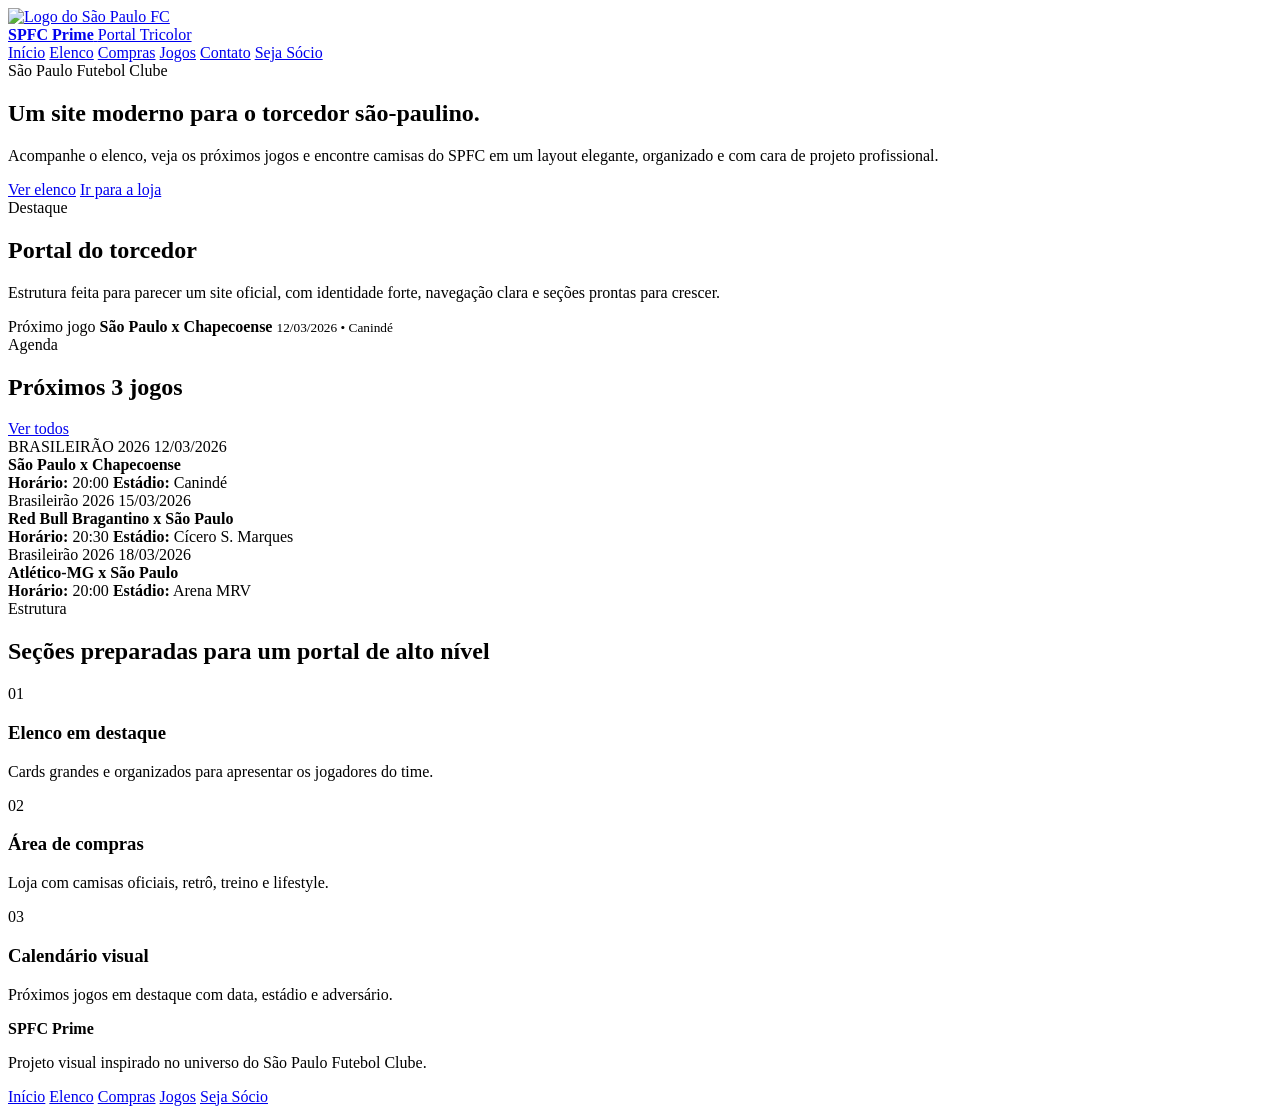
==== HTML/index.html @ 87e9f388 "atualização do site" ====
<!DOCTYPE html>
<html lang="pt-BR">

<head>
  <meta charset="UTF-8">
  <meta name="viewport" content="width=device-width, initial-scale=1.0">
  <title>SPFC Prime | Início</title>
  <link rel="stylesheet" href="css/style.css">
</head>

<body>

  <header class="site-header">
    <div class="container header-wrap">
      <a href="index.html" class="brand">
        <img src="Imagens/Sao_paulo_fc_starslogo.png" alt="Logo do São Paulo FC" class="brand-logo">
        <div class="brand-text">
          <strong>SPFC Prime</strong>
          <span>Portal Tricolor</span>
        </div>
      </a>

      <nav class="main-nav">
        <a href="index.html" class="active">Início</a>
        <a href="elenco.html">Elenco</a>
        <a href="compras.html">Compras</a>
        <a href="jogos.html">Jogos</a>
        <a href="contato.html">Contato</a>
        <a href="seja-socio.html" class="active">Seja Sócio</a>
      </nav>
    </div>
  </header>

  <main>
    <section class="hero">
      <div class="container hero-grid">
        <div class="hero-copy">
          <span class="eyebrow">São Paulo Futebol Clube</span>
          <h1>Um site moderno para o torcedor são-paulino.</h1>
          <p>
            Acompanhe o elenco, veja os próximos jogos e encontre camisas do SPFC
            em um layout elegante, organizado e com cara de projeto profissional.
          </p>

          <div class="hero-actions">
            <a href="elenco.html" class="btn btn-primary">Ver elenco</a>
            <a href="compras.html" class="btn btn-secondary">Ir para a loja</a>
          </div>
        </div>

        <div class="hero-card">
          <span class="card-label">Destaque</span>
          <h2>Portal do torcedor</h2>
          <p>
            Estrutura feita para parecer um site oficial, com identidade forte,
            navegação clara e seções prontas para crescer.
          </p>

          <div class="hero-mini-box">
            <span>Próximo jogo</span>
            <strong>São Paulo x Chapecoense</strong>
            <small>12/03/2026 • Canindé</small>
          </div>
        </div>
      </div>
    </section>

    <section class="matches-section">
      <div class="container">
        <div class="section-head">
          <div>
            <span class="eyebrow light">Agenda</span>
            <h2>Próximos 3 jogos</h2>
          </div>
          <a href="jogos.html" class="section-link">Ver todos</a>
        </div>

        <div class="matches-grid">
          <article class="match-card">
            <div class="match-top">
              <span class="match-badge">BRASILEIRÃO 2026</span>
              <span class="match-date">12/03/2026</span>
            </div>

            <div class="match-teams">
              <strong>São Paulo</strong>
              <strong>x Chapecoense</strong>
            </div>

            <div class="match-info">
              <span><b>Horário:</b> 20:00</span>
              <span><b>Estádio:</b> Canindé</span>
            </div>
          </article>

          <article class="match-card">
            <div class="match-top">
              <span class="match-badge">Brasileirão 2026</span>
              <span class="match-date">15/03/2026</span>
            </div>

            <div class="match-teams">
              <strong>Red Bull Bragantino</strong>
              <strong>x São Paulo</strong>
            </div>

            <div class="match-info">
              <span><b>Horário:</b> 20:30</span>
              <span><b>Estádio:</b> Cícero S. Marques</span>
            </div>
          </article>

          <article class="match-card">
            <div class="match-top">
              <span class="match-badge">Brasileirão 2026</span>
              <span class="match-date">18/03/2026</span>
            </div>

            <div class="match-teams">
              <strong>Atlético-MG</strong>
              <strong>x São Paulo</strong>
            </div>

            <div class="match-info">
              <span><b>Horário:</b> 20:00</span>
              <span><b>Estádio:</b> Arena MRV</span>
            </div>
          </article>
        </div>
      </div>
    </section>

    <section class="features-section">
      <div class="container">
        <div class="section-head dark-head">
          <div>
            <span class="eyebrow dark">Estrutura</span>
            <h2>Seções preparadas para um portal de alto nível</h2>
          </div>
        </div>
        <div class="feature-grid">
          <article class="feature-card">
            <div class="feature-icon">01</div>
            <h3>Elenco em destaque</h3>
            <p>Cards grandes e organizados para apresentar os jogadores do time.</p>
          </article>

          <article class="feature-card">
            <div class="feature-icon">02</div>
            <h3>Área de compras</h3>
            <p>Loja com camisas oficiais, retrô, treino e lifestyle.</p>
          </article>

          <article class="feature-card">
            <div class="feature-icon">03</div>
            <h3>Calendário visual</h3>
            <p>Próximos jogos em destaque com data, estádio e adversário.</p>
          </article>
        </div>
      </div>
    </section>
  </main>

  <footer class="site-footer">
    <div class="container footer-wrap">
      <div>
        <strong>SPFC Prime</strong>
        <p>Projeto visual inspirado no universo do São Paulo Futebol Clube.</p>
      </div>
      <nav class="footer-nav">
        <a href="index.html">Início</a>
        <a href="elenco.html">Elenco</a>
        <a href="compras.html">Compras</a>
        <a href="jogos.html">Jogos</a>
        <a href="seja-socio.html" class="active">Seja Sócio</a>
      </nav>
    </div>
  </footer>

</body>

</html>
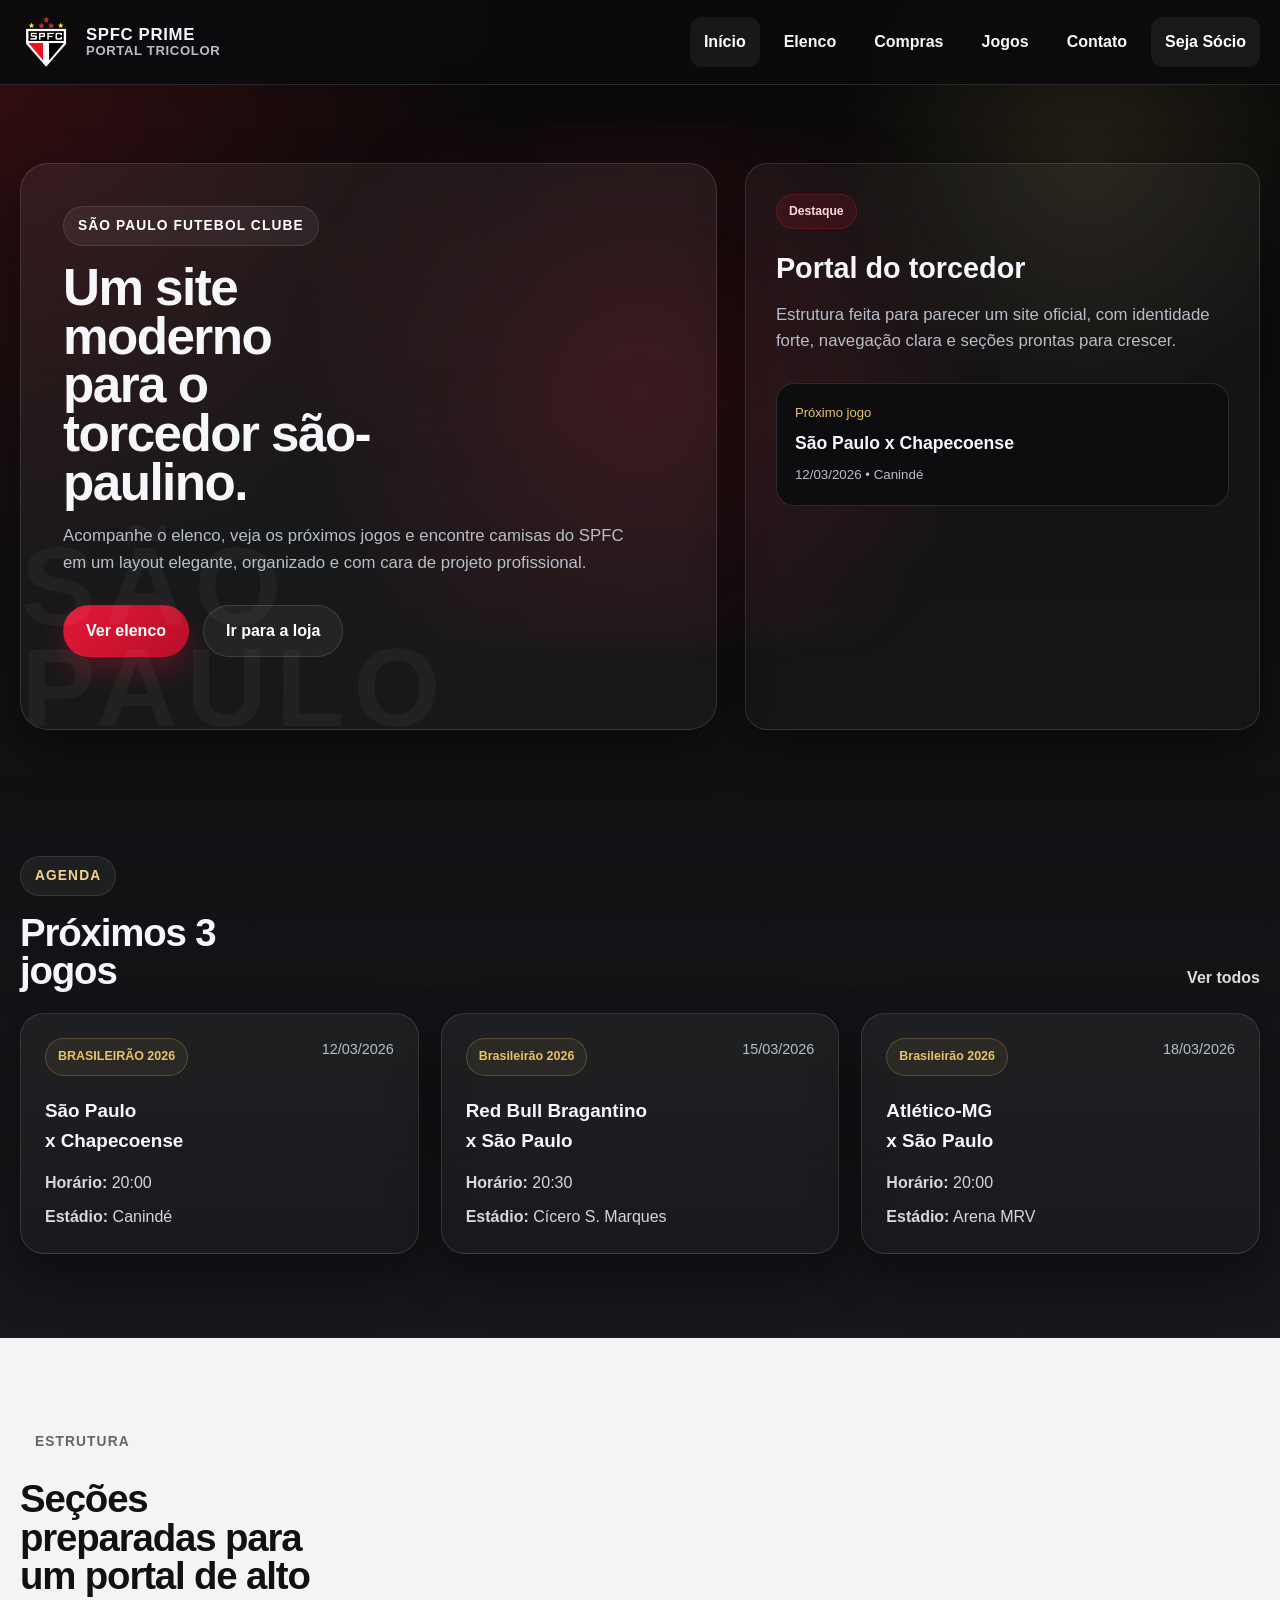
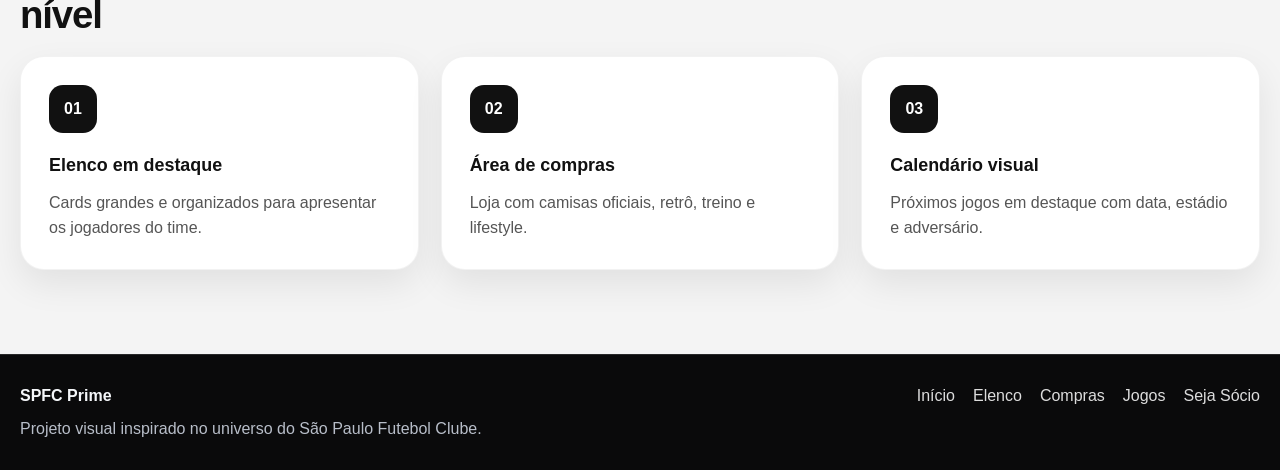
==== commit 73828473: "atualização do site" ====
--- a/HTML/index.html
+++ b/HTML/index.html
@@ -5,7 +5,7 @@
   <meta charset="UTF-8">
   <meta name="viewport" content="width=device-width, initial-scale=1.0">
   <title>SPFC Prime | Início</title>
-  <link rel="stylesheet" href="css/style.css">
+  <link rel="stylesheet" href="../css/style.css">
 </head>
 
 <body>
@@ -13,7 +13,7 @@
   <header class="site-header">
     <div class="container header-wrap">
       <a href="index.html" class="brand">
-        <img src="Imagens/Sao_paulo_fc_starslogo.png" alt="Logo do São Paulo FC" class="brand-logo">
+        <img src="../Imagens/Sao_paulo_fc_starslogo.png" alt="Logo do São Paulo FC" class="brand-logo">
         <div class="brand-text">
           <strong>SPFC Prime</strong>
           <span>Portal Tricolor</span>
@@ -26,7 +26,7 @@
         <a href="compras.html">Compras</a>
         <a href="jogos.html">Jogos</a>
         <a href="contato.html">Contato</a>
-        <a href="seja-socio.html" class="active">Seja Sócio</a>
+        <a href="Seja-socio.html" class="active">Seja Sócio</a>
       </nav>
     </div>
   </header>
@@ -172,7 +172,7 @@
         <a href="elenco.html">Elenco</a>
         <a href="compras.html">Compras</a>
         <a href="jogos.html">Jogos</a>
-        <a href="seja-socio.html" class="active">Seja Sócio</a>
+        <a href="Seja-socio.html" class="active">Seja Sócio</a>
       </nav>
     </div>
   </footer>
--- a/css/style.css
+++ b/css/style.css
@@ -0,0 +1,1767 @@
+:root{
+  --bg:#0b0b0c;
+  --bg-soft:#121214;
+  --panel:#17181b;
+  --white:#ffffff;
+  --text:#f3f3f3;
+  --muted:#b9b9b9;
+  --red:#e11d2e;
+  --red-dark:#b71220;
+  --gold:#d8b36a;
+  --line:rgba(255,255,255,.08);
+  --shadow:0 18px 50px rgba(0,0,0,.28);
+  --radius:22px;
+  --container:1200px;
+}
+
+*{
+  margin:0;
+  padding:0;
+  box-sizing:border-box;
+}
+
+html{
+  scroll-behavior:smooth;
+}
+
+body{
+  font-family:Arial, Helvetica, sans-serif;
+  background:var(--bg);
+  color:var(--text);
+  line-height:1.6;
+}
+
+img{
+  max-width:100%;
+  display:block;
+}
+
+a{
+  text-decoration:none;
+  color:inherit;
+}
+
+.container{
+  width:min(92%, var(--container));
+  margin:0 auto;
+}
+
+.site-header{
+  position:sticky;
+  top:0;
+  z-index:1000;
+  background:rgba(11,11,12,.94);
+  border-bottom:1px solid var(--line);
+  backdrop-filter:blur(10px);
+}
+
+.header-wrap{
+  min-height:84px;
+  display:flex;
+  align-items:center;
+  justify-content:space-between;
+  gap:20px;
+}
+
+.brand{
+  display:flex;
+  align-items:center;
+  gap:14px;
+}
+
+.brand-logo{
+  width:52px;
+  height:52px;
+  object-fit:contain;
+}
+
+.brand-text{
+  display:flex;
+  flex-direction:column;
+  line-height:1.1;
+}
+
+.brand-text strong{
+  font-size:1.05rem;
+}
+
+.brand-text span{
+  color:var(--muted);
+  font-size:.82rem;
+}
+
+.main-nav{
+  display:flex;
+  gap:10px;
+  flex-wrap:wrap;
+}
+
+.main-nav a{
+  padding:12px 14px;
+  border-radius:12px;
+  font-weight:700;
+  transition:.3s ease;
+}
+
+.main-nav a:hover,
+.main-nav a.active{
+  background:rgba(255,255,255,.06);
+  color:var(--white);
+}
+
+.hero{
+  padding:90px 0 70px;
+  background:
+    radial-gradient(circle at top left, rgba(225,29,46,.18), transparent 35%),
+    radial-gradient(circle at 85% 10%, rgba(216,179,106,.12), transparent 20%),
+    linear-gradient(180deg, #090909 0%, #111214 100%);
+}
+
+.hero-grid{
+  display:grid;
+  grid-template-columns:1.15fr .85fr;
+  gap:34px;
+  align-items:center;
+}
+
+.eyebrow{
+  display:inline-block;
+  text-transform:uppercase;
+  letter-spacing:.15em;
+  font-size:.78rem;
+  color:var(--gold);
+  margin-bottom:14px;
+  font-weight:700;
+}
+
+.eyebrow.light{
+  color:#f0d391;
+}
+
+.eyebrow.dark{
+  color:#666;
+}
+
+.hero-copy h1,
+.page-top h1{
+  font-size:clamp(2.2rem, 4vw, 4.2rem);
+  line-height:1.02;
+  margin-bottom:16px;
+  max-width:11ch;
+}
+
+.hero-copy p,
+.page-top p{
+  font-size:1.05rem;
+  color:var(--muted);
+  max-width:620px;
+}
+
+.hero-actions{
+  display:flex;
+  gap:14px;
+  margin-top:28px;
+  flex-wrap:wrap;
+}
+
+.btn{
+  display:inline-flex;
+  align-items:center;
+  justify-content:center;
+  min-height:50px;
+  padding:0 22px;
+  border-radius:14px;
+  font-weight:700;
+  transition:.3s ease;
+}
+
+.btn-primary{
+  background:linear-gradient(135deg, var(--red) 0%, #ff4757 100%);
+  color:#fff;
+}
+
+.btn-primary:hover{
+  transform:translateY(-3px);
+}
+
+.btn-secondary{
+  background:rgba(255,255,255,.05);
+  color:#fff;
+  border:1px solid var(--line);
+}
+
+.btn-secondary:hover{
+  background:rgba(255,255,255,.09);
+  transform:translateY(-3px);
+}
+
+.hero-card{
+  background:linear-gradient(180deg, rgba(255,255,255,.04), rgba(255,255,255,.02));
+  border:1px solid var(--line);
+  border-radius:var(--radius);
+  padding:30px;
+  box-shadow:var(--shadow);
+}
+
+.card-label{
+  display:inline-flex;
+  padding:7px 12px;
+  border-radius:999px;
+  background:rgba(225,29,46,.12);
+  border:1px solid rgba(225,29,46,.25);
+  color:#ffd7dc;
+  font-size:.76rem;
+  font-weight:700;
+  margin-bottom:16px;
+}
+
+.hero-card h2{
+  font-size:1.8rem;
+  margin-bottom:10px;
+}
+
+.hero-card p{
+  color:var(--muted);
+  margin-bottom:20px;
+}
+
+.hero-mini-box{
+  background:#0d0d0f;
+  border:1px solid var(--line);
+  border-radius:18px;
+  padding:18px;
+}
+
+.hero-mini-box span{
+  display:block;
+  font-size:.82rem;
+  color:var(--gold);
+  margin-bottom:6px;
+}
+
+.hero-mini-box strong{
+  display:block;
+  font-size:1.1rem;
+  margin-bottom:4px;
+}
+
+.hero-mini-box small{
+  color:var(--muted);
+}
+
+.matches-section{
+  padding:84px 0;
+  background:linear-gradient(180deg, #101113 0%, #15171a 100%);
+}
+
+.section-head{
+  display:flex;
+  align-items:end;
+  justify-content:space-between;
+  gap:20px;
+  margin-bottom:32px;
+}
+
+.section-head h2{
+  font-size:clamp(1.8rem, 3vw, 2.8rem);
+  line-height:1.08;
+  max-width:14ch;
+}
+
+.section-link{
+  font-weight:700;
+  color:#ddd;
+}
+
+.matches-grid{
+  display:grid;
+  grid-template-columns:repeat(3, 1fr);
+  gap:22px;
+}
+
+.match-card{
+  background:linear-gradient(180deg, rgba(255,255,255,.05), rgba(255,255,255,.02));
+  border:1px solid var(--line);
+  border-radius:24px;
+  padding:24px;
+  box-shadow:var(--shadow);
+  transition:.3s ease;
+}
+
+.match-card:hover{
+  transform:translateY(-6px);
+}
+
+.match-top{
+  display:flex;
+  justify-content:space-between;
+  gap:10px;
+  margin-bottom:20px;
+}
+
+.match-badge{
+  padding:8px 12px;
+  border-radius:999px;
+  background:rgba(216,179,106,.08);
+  border:1px solid rgba(216,179,106,.26);
+  color:var(--gold);
+  font-size:.78rem;
+  font-weight:700;
+}
+
+.match-date{
+  color:var(--muted);
+  font-size:.9rem;
+}
+
+.match-teams{
+  margin-bottom:14px;
+}
+
+.match-teams strong{
+  display:block;
+  font-size:1.18rem;
+}
+
+.match-info{
+  display:grid;
+  gap:8px;
+  color:#d7d7d7;
+}
+
+.features-section{
+  padding:84px 0;
+  background:#f4f4f4;
+  color:#111;
+}
+
+.dark-head h2{
+  color:#111;
+}
+
+.feature-grid{
+  display:grid;
+  grid-template-columns:repeat(3, 1fr);
+  gap:22px;
+}
+
+.feature-card{
+  background:#fff;
+  border-radius:24px;
+  padding:28px;
+  box-shadow:0 14px 35px rgba(0,0,0,.08);
+  border:1px solid rgba(0,0,0,.05);
+  transition:.3s ease;
+}
+
+.feature-card:hover{
+  transform:translateY(-6px);
+}
+
+.feature-icon{
+  width:48px;
+  height:48px;
+  border-radius:14px;
+  background:#111;
+  color:#fff;
+  display:grid;
+  place-items:center;
+  font-weight:800;
+  margin-bottom:18px;
+}
+
+.feature-card h3{
+  margin-bottom:10px;
+  font-size:1.12rem;
+}
+
+.feature-card p{
+  color:#555;
+}
+
+.page-top{
+  padding:84px 0 34px;
+  background:
+    radial-gradient(circle at top right, rgba(225,29,46,.16), transparent 30%),
+    linear-gradient(180deg, #0b0b0b 0%, #111214 100%);
+}
+
+.players-section{
+  padding:34px 0 84px;
+  background:linear-gradient(180deg, #f5f5f5 0%, #ececec 100%);
+}
+
+.players-grid{
+  display:grid;
+  grid-template-columns:repeat(4, 1fr);
+  gap:22px;
+}
+
+.player-card{
+  background:#fff;
+  color:#111;
+  border-radius:24px;
+  overflow:hidden;
+  box-shadow:0 16px 40px rgba(0,0,0,.08);
+  border:1px solid rgba(0,0,0,.05);
+  transition:.3s ease;
+}
+
+.player-card:hover{
+  transform:translateY(-7px);
+}
+
+.player-photo{
+  position:relative;
+  height:320px;
+  overflow:hidden;
+  background:#121212;
+}
+
+.player-photo img{
+  width:100%;
+  height:100%;
+  object-fit:cover;
+  display:block;
+}
+
+.player-number{
+  position:absolute;
+  left:14px;
+  bottom:14px;
+  font-size:2.4rem;
+  font-weight:900;
+  color:rgba(255,255,255,.9);
+  text-shadow:0 4px 14px rgba(0,0,0,.35);
+}
+
+.player-body{
+  padding:20px;
+}
+
+.player-tag{
+  display:inline-flex;
+  padding:6px 10px;
+  border-radius:999px;
+  background:#f2f2f2;
+  color:#333;
+  font-size:.74rem;
+  font-weight:800;
+  margin-bottom:12px;
+}
+
+.player-body h3{
+  font-size:1.14rem;
+  margin-bottom:6px;
+}
+
+.player-role{
+  color:#5a5a5a;
+  margin-bottom:14px;
+}
+
+.player-meta{
+  display:grid;
+  gap:7px;
+  color:#444;
+  font-size:.94rem;
+}
+
+.site-footer{
+  background:#0a0a0b;
+  border-top:1px solid var(--line);
+  padding:28px 0;
+}
+
+.footer-wrap{
+  display:flex;
+  justify-content:space-between;
+  gap:24px;
+  align-items:flex-start;
+}
+
+.footer-wrap p{
+  color:var(--muted);
+  margin-top:8px;
+  max-width:520px;
+}
+
+.footer-nav{
+  display:flex;
+  gap:18px;
+  flex-wrap:wrap;
+  color:#ddd;
+}
+
+@media (max-width: 1100px){
+  .hero-grid,
+  .matches-grid,
+  .feature-grid,
+  .players-grid{
+    grid-template-columns:repeat(2, 1fr);
+  }
+}
+
+@media (max-width: 820px){
+  .header-wrap,
+  .section-head,
+  .footer-wrap{
+    flex-direction:column;
+    align-items:flex-start;
+  }
+
+  .hero-grid,
+  .matches-grid,
+  .feature-grid,
+  .players-grid{
+    grid-template-columns:1fr;
+  }
+
+  .main-nav{
+    gap:8px;
+  }
+
+  .hero{
+    padding-top:60px;
+  }
+
+  .player-photo{
+    height:280px;
+  }
+}
+.shop-section{
+  padding:40px 0 84px;
+  background:linear-gradient(180deg, #f5f5f5 0%, #ececec 100%);
+}
+
+.shop-grid{
+  display:grid;
+  grid-template-columns:repeat(3, 1fr);
+  gap:24px;
+}
+
+.product-card{
+  background:#fff;
+  color:#111;
+  border-radius:24px;
+  overflow:hidden;
+  box-shadow:0 16px 40px rgba(0,0,0,.08);
+  border:1px solid rgba(0,0,0,.05);
+  transition:.3s ease;
+}
+
+.product-card:hover{
+  transform:translateY(-7px);
+}
+
+.product-thumb{
+  position:relative;
+  height:320px;
+  overflow:hidden;
+  background:#111;
+}
+
+.product-thumb img{
+  width:100%;
+  height:100%;
+  object-fit:cover;
+  display:block;
+  transition:.4s ease;
+}
+
+.product-card:hover .product-thumb img{
+  transform:scale(1.05);
+}
+
+.product-badge{
+  position:absolute;
+  top:14px;
+  left:14px;
+  z-index:2;
+  background:var(--red);
+  color:#fff;
+  font-size:.75rem;
+  font-weight:800;
+  padding:8px 12px;
+  border-radius:999px;
+}
+
+.product-body{
+  padding:22px;
+}
+
+.product-category{
+  display:inline-flex;
+  padding:6px 10px;
+  border-radius:999px;
+  background:#f2f2f2;
+  color:#333;
+  font-size:.75rem;
+  font-weight:800;
+  margin-bottom:12px;
+}
+
+.product-body h3{
+  font-size:1.16rem;
+  margin-bottom:8px;
+}
+
+.product-description{
+  color:#5b5b5b;
+  min-height:48px;
+  margin-bottom:18px;
+}
+
+.product-footer{
+  display:flex;
+  align-items:center;
+  justify-content:space-between;
+  gap:14px;
+}
+
+.product-price{
+  display:flex;
+  flex-direction:column;
+  line-height:1.1;
+}
+
+.product-price small{
+  color:#777;
+  font-size:.8rem;
+  margin-bottom:4px;
+}
+
+.product-price strong{
+  font-size:1.25rem;
+}
+
+.btn-buy{
+  min-width:120px;
+  min-height:46px;
+  border:none;
+  border-radius:14px;
+  background:linear-gradient(135deg, var(--red) 0%, #ff4757 100%);
+  color:#fff;
+  font-weight:800;
+  cursor:pointer;
+  transition:.3s ease;
+}
+
+.btn-buy:hover{
+  transform:translateY(-2px);
+}
+
+.games-section{
+  padding:40px 0 84px;
+  background:linear-gradient(180deg, #111214 0%, #181a1d 100%);
+}
+
+.games-list{
+  display:grid;
+  gap:18px;
+}
+
+.game-row{
+  display:grid;
+  grid-template-columns:180px 1fr 180px;
+  gap:18px;
+  align-items:center;
+  padding:24px;
+  border-radius:24px;
+  border:1px solid var(--line);
+  background:linear-gradient(180deg, rgba(255,255,255,.05), rgba(255,255,255,.02));
+  box-shadow:var(--shadow);
+  transition:.3s ease;
+}
+
+.game-row:hover{
+  transform:translateY(-4px);
+}
+
+.game-date{
+  display:grid;
+  gap:6px;
+}
+
+.game-date strong{
+  font-size:1.15rem;
+}
+
+.game-date span{
+  color:var(--muted);
+}
+
+.game-center{
+  display:grid;
+  gap:10px;
+}
+
+.game-league{
+  display:inline-flex;
+  width:max-content;
+  padding:7px 12px;
+  border-radius:999px;
+  background:rgba(216,179,106,.08);
+  border:1px solid rgba(216,179,106,.26);
+  color:var(--gold);
+  font-size:.78rem;
+  font-weight:700;
+}
+
+.game-match{
+  font-size:1.24rem;
+  font-weight:800;
+  line-height:1.2;
+}
+
+.game-stadium{
+  color:#d4d4d4;
+}
+
+.game-status{
+  justify-self:end;
+  display:grid;
+  gap:8px;
+  text-align:right;
+}
+
+.status-pill{
+  display:inline-flex;
+  justify-content:center;
+  padding:8px 12px;
+  border-radius:999px;
+  background:rgba(225,29,46,.12);
+  border:1px solid rgba(225,29,46,.26);
+  color:#ffd7dc;
+  font-size:.78rem;
+  font-weight:800;
+}
+
+.status-time{
+  color:var(--muted);
+  font-size:.92rem;
+}
+
+@media (max-width:1100px){
+  .shop-grid{
+    grid-template-columns:repeat(2, 1fr);
+  }
+
+  .game-row{
+    grid-template-columns:1fr;
+  }
+
+  .game-status{
+    justify-self:start;
+    text-align:left;
+  }
+}
+
+@media (max-width:820px){
+  .shop-grid{
+    grid-template-columns:1fr;
+  }
+
+  .product-thumb{
+    height:280px;
+  }
+}
+.shop-filters-html input{
+  display:none;
+}
+
+.shop-filter-buttons{
+  display:flex;
+  flex-wrap:wrap;
+  gap:10px;
+  margin-bottom:28px;
+}
+
+.shop-filter-buttons label{
+  padding:11px 16px;
+  border-radius:999px;
+  border:1px solid rgba(0,0,0,.08);
+  background:#fff;
+  color:#222;
+  font-weight:700;
+  cursor:pointer;
+  transition:.3s ease;
+}
+
+.shop-filter-buttons label:hover{
+  background:#111;
+  color:#fff;
+}
+
+#todos:checked ~ .shop-filter-buttons label[for="todos"],
+#oficiais:checked ~ .shop-filter-buttons label[for="oficiais"],
+#retro:checked ~ .shop-filter-buttons label[for="retro"],
+#treino:checked ~ .shop-filter-buttons label[for="treino"],
+#lifestyle:checked ~ .shop-filter-buttons label[for="lifestyle"]{
+  background:#111;
+  color:#fff;
+}
+
+#oficiais:checked ~ .shop-grid .product-card,
+#retro:checked ~ .shop-grid .product-card,
+#treino:checked ~ .shop-grid .product-card,
+#lifestyle:checked ~ .shop-grid .product-card{
+  display:none;
+}
+
+#todos:checked ~ .shop-grid .product-card{
+  display:block;
+}
+
+#oficiais:checked ~ .shop-grid .oficial{
+  display:block;
+}
+
+#retro:checked ~ .shop-grid .retro{
+  display:block;
+}
+
+#treino:checked ~ .shop-grid .treino{
+  display:block;
+}
+
+#lifestyle:checked ~ .shop-grid .lifestyle{
+  display:block;
+}
+.contact-section{
+  padding:40px 0 84px;
+  background:linear-gradient(180deg, #f5f5f5 0%, #ececec 100%);
+}
+
+.contact-grid{
+  display:grid;
+  grid-template-columns:1fr 1.1fr;
+  gap:24px;
+}
+
+.contact-card{
+  background:#111;
+  color:#fff;
+  border-radius:24px;
+  padding:28px;
+  box-shadow:var(--shadow);
+}
+
+.contact-label{
+  display:inline-flex;
+  padding:7px 12px;
+  border-radius:999px;
+  background:rgba(225,29,46,.12);
+  border:1px solid rgba(225,29,46,.26);
+  color:#ffd7dc;
+  font-size:.76rem;
+  font-weight:700;
+  margin-bottom:16px;
+}
+
+.contact-card h2{
+  font-size:2rem;
+  margin-bottom:12px;
+}
+
+.contact-card p{
+  color:#d1d1d1;
+  margin-bottom:24px;
+}
+
+.contact-info-list{
+  display:grid;
+  gap:16px;
+}
+
+.contact-info-item{
+  padding:16px;
+  border-radius:18px;
+  background:rgba(255,255,255,.04);
+  border:1px solid rgba(255,255,255,.06);
+}
+
+.contact-info-item strong{
+  display:block;
+  margin-bottom:4px;
+}
+
+.contact-info-item span{
+  color:#d6d6d6;
+}
+
+.contact-form{
+  background:#fff;
+  border-radius:24px;
+  padding:28px;
+  box-shadow:0 16px 40px rgba(0,0,0,.08);
+  border:1px solid rgba(0,0,0,.05);
+}
+
+.form-group{
+  margin-bottom:18px;
+}
+
+.form-group label{
+  display:block;
+  font-weight:700;
+  margin-bottom:8px;
+  color:#111;
+}
+
+.form-group input,
+.form-group textarea{
+  width:100%;
+  padding:14px 16px;
+  border:1px solid #d9d9d9;
+  border-radius:14px;
+  font-size:1rem;
+  outline:none;
+  transition:.3s ease;
+}
+
+.form-group input:focus,
+.form-group textarea:focus{
+  border-color:var(--red);
+  box-shadow:0 0 0 4px rgba(225,29,46,.10);
+}
+
+.btn-submit{
+  min-height:48px;
+  padding:0 20px;
+  border:none;
+  border-radius:14px;
+  background:linear-gradient(135deg, var(--red) 0%, #ff4757 100%);
+  color:#fff;
+  font-weight:800;
+  cursor:pointer;
+  transition:.3s ease;
+}
+
+.btn-submit:hover{
+  transform:translateY(-2px);
+}
+
+.news-section{
+  padding:40px 0 84px;
+  background:linear-gradient(180deg, #f5f5f5 0%, #ececec 100%);
+}
+
+.news-grid{
+  display:grid;
+  grid-template-columns:repeat(3, 1fr);
+  gap:24px;
+}
+
+.news-card{
+  background:#fff;
+  border-radius:24px;
+  overflow:hidden;
+  box-shadow:0 16px 40px rgba(0,0,0,.08);
+  border:1px solid rgba(0,0,0,.05);
+  transition:.3s ease;
+}
+
+.news-card:hover{
+  transform:translateY(-6px);
+}
+
+.news-card img{
+  width:100%;
+  height:240px;
+  object-fit:cover;
+  display:block;
+}
+
+.news-body{
+  padding:22px;
+  color:#111;
+}
+
+.news-tag{
+  display:inline-flex;
+  padding:6px 10px;
+  border-radius:999px;
+  background:#f2f2f2;
+  color:#333;
+  font-size:.75rem;
+  font-weight:800;
+  margin-bottom:12px;
+}
+
+.news-body h3{
+  font-size:1.16rem;
+  margin-bottom:10px;
+}
+
+.news-body p{
+  color:#5c5c5c;
+}
+
+@media (max-width:1100px){
+  .contact-grid,
+  .news-grid{
+    grid-template-columns:1fr;
+  }
+}
+.plans-grid {
+    display: grid;
+    grid-template-columns: repeat(5, minmax(0, 1fr));
+    gap: 18px;
+    align-items: stretch;
+}
+
+.plan-card {
+    position: relative;
+    background: linear-gradient(180deg, rgba(255, 255, 255, 0.065), rgba(255, 255, 255, 0.03));
+    border: 1px solid var(--line);
+    border-radius: 24px;
+    padding: 22px;
+    box-shadow: var(--shadow);
+    transition: transform .25s ease, border-color .25s ease, box-shadow .25s ease;
+    overflow: hidden;
+
+    height: 100%;
+    display: flex;
+    flex-direction: column;
+}
+
+.plan-list {
+    display: grid;
+    gap: 10px;
+    margin-bottom: 22px;
+    flex-grow: 1;
+}
+
+.plan-card .btn {
+    width: 100%;
+    margin-top: auto;
+}
+        :root {
+            --bg: #070707;
+            --bg-soft: #101010;
+            --card: rgba(255, 255, 255, 0.06);
+            --card-strong: rgba(255, 255, 255, 0.1);
+            --text: #f5f7fa;
+            --muted: #b8bec9;
+            --line: rgba(255, 255, 255, 0.12);
+            --primary: #e31837;
+            --primary-2: #b80f29;
+            --white: #ffffff;
+            --gold: #e7c36a;
+            --shadow: 0 20px 50px rgba(0, 0, 0, 0.45);
+            --radius-xl: 28px;
+            --radius-lg: 20px;
+            --radius-md: 14px;
+            --max: 1240px;
+        }
+
+        * {
+            margin: 0;
+            padding: 0;
+            box-sizing: border-box;
+        }
+
+        html {
+            scroll-behavior: smooth;
+        }
+
+        body {
+            font-family: Inter, Arial, Helvetica, sans-serif;
+            background:
+                radial-gradient(circle at top left, rgba(227, 24, 55, 0.18), transparent 30%),
+                radial-gradient(circle at 90% 10%, rgba(255, 255, 255, 0.08), transparent 18%),
+                linear-gradient(180deg, #0c0c0d 0%, #050505 100%);
+            color: var(--text);
+            line-height: 1.6;
+            overflow-x: hidden;
+        }
+
+        a {
+            color: inherit;
+            text-decoration: none;
+        }
+
+        img {
+            max-width: 100%;
+            display: block;
+        }
+
+        .container {
+            width: min(100% - 32px, var(--max));
+            margin-inline: auto;
+        }
+
+        .topbar {
+            position: sticky;
+            top: 0;
+            z-index: 999;
+            backdrop-filter: blur(18px);
+            background: rgba(5, 5, 5, 0.72);
+            border-bottom: 1px solid rgba(255, 255, 255, 0.06);
+        }
+
+        .topbar-inner {
+            display: flex;
+            align-items: center;
+            justify-content: space-between;
+            min-height: 78px;
+            gap: 20px;
+        }
+
+        .brand {
+            display: flex;
+            align-items: center;
+            gap: 14px;
+            font-weight: 800;
+            letter-spacing: 0.04em;
+            text-transform: uppercase;
+        }
+
+        .brand-badge {
+            width: 46px;
+            height: 46px;
+            border-radius: 14px;
+            background: linear-gradient(135deg, var(--primary), #8e0017);
+            display: grid;
+            place-items: center;
+            box-shadow: 0 12px 24px rgba(227, 24, 55, 0.35);
+            font-size: 0.95rem;
+            font-weight: 900;
+        }
+
+        .nav {
+            display: flex;
+            align-items: center;
+            gap: 12px;
+            flex-wrap: wrap;
+        }
+
+        .nav a {
+            color: var(--muted);
+            padding: 10px 14px;
+            border-radius: 999px;
+            transition: 0.25s ease;
+            font-weight: 600;
+            font-size: 0.95rem;
+        }
+
+        .nav a:hover,
+        .nav a.active {
+            color: var(--white);
+            background: rgba(255, 255, 255, 0.06);
+        }
+
+        .btn {
+            display: inline-flex;
+            align-items: center;
+            justify-content: center;
+            gap: 10px;
+            min-height: 52px;
+            padding: 0 22px;
+            border-radius: 999px;
+            border: 1px solid transparent;
+            font-weight: 800;
+            cursor: pointer;
+            transition: transform .25s ease, box-shadow .25s ease, background .25s ease, border-color .25s ease;
+        }
+
+        .btn:hover {
+            transform: translateY(-2px);
+        }
+
+        .btn-primary {
+            background: linear-gradient(135deg, var(--primary), var(--primary-2));
+            color: var(--white);
+            box-shadow: 0 14px 30px rgba(227, 24, 55, 0.28);
+        }
+
+        .btn-secondary {
+            background: rgba(255, 255, 255, 0.05);
+            color: var(--white);
+            border-color: rgba(255, 255, 255, 0.12);
+        }
+
+        .hero {
+            position: relative;
+            padding: 78px 0 42px;
+            isolation: isolate;
+        }
+
+        .hero::before {
+            content: "";
+            position: absolute;
+            inset: 40px auto auto 50%;
+            translate: -50% 0;
+            width: min(90vw, 1080px);
+            height: 520px;
+            background: radial-gradient(circle, rgba(227, 24, 55, 0.18), transparent 60%);
+            z-index: -1;
+            filter: blur(10px);
+        }
+
+        .hero-grid {
+            display: grid;
+            grid-template-columns: 1.15fr 0.85fr;
+            gap: 28px;
+            align-items: stretch;
+        }
+
+        .hero-copy,
+        .hero-panel {
+            border: 1px solid var(--line);
+            background: linear-gradient(180deg, rgba(255, 255, 255, 0.06), rgba(255, 255, 255, 0.03));
+            border-radius: var(--radius-xl);
+            box-shadow: var(--shadow);
+        }
+
+        .hero-copy {
+            padding: 42px;
+            position: relative;
+            overflow: hidden;
+        }
+
+        .hero-copy::after {
+            content: "SÃO PAULO";
+            position: absolute;
+            right: -24px;
+            bottom: -10px;
+            font-size: clamp(3rem, 9vw, 7rem);
+            font-weight: 900;
+            line-height: 0.9;
+            letter-spacing: 0.08em;
+            color: rgba(255, 255, 255, 0.04);
+            pointer-events: none;
+        }
+
+        .eyebrow {
+            display: inline-flex;
+            align-items: center;
+            gap: 10px;
+            padding: 8px 14px;
+            border-radius: 999px;
+            background: rgba(255, 255, 255, 0.06);
+            border: 1px solid rgba(255, 255, 255, 0.1);
+            color: var(--white);
+            font-size: 0.86rem;
+            font-weight: 800;
+            letter-spacing: 0.08em;
+            text-transform: uppercase;
+            margin-bottom: 18px;
+        }
+
+        .hero h1 {
+            font-size: clamp(2.3rem, 4vw, 4.8rem);
+            line-height: 0.95;
+            margin-bottom: 16px;
+            letter-spacing: -0.03em;
+        }
+
+        .hero h1 span {
+            color: var(--primary);
+        }
+
+        .hero p {
+            color: var(--muted);
+            max-width: 62ch;
+            font-size: 1.05rem;
+            margin-bottom: 28px;
+        }
+
+        .hero-actions {
+            display: flex;
+            flex-wrap: wrap;
+            gap: 14px;
+            margin-bottom: 30px;
+        }
+
+        .hero-stats {
+            display: grid;
+            grid-template-columns: repeat(3, minmax(0, 1fr));
+            gap: 14px;
+        }
+
+        .stat {
+            padding: 18px;
+            border-radius: var(--radius-lg);
+            background: rgba(255, 255, 255, 0.05);
+            border: 1px solid rgba(255, 255, 255, 0.08);
+        }
+
+        .stat strong {
+            display: block;
+            font-size: 1.4rem;
+            margin-bottom: 4px;
+        }
+
+        .stat span {
+            color: var(--muted);
+            font-size: 0.94rem;
+        }
+
+        .hero-panel {
+            padding: 22px;
+            display: flex;
+            flex-direction: column;
+            gap: 18px;
+        }
+
+        .membership-highlight {
+            position: relative;
+            border-radius: 24px;
+            padding: 26px;
+            background:
+                linear-gradient(160deg, rgba(227, 24, 55, 0.22), rgba(255, 255, 255, 0.04)),
+                linear-gradient(180deg, #161616, #0d0d0d);
+            border: 1px solid rgba(255, 255, 255, 0.08);
+            min-height: 260px;
+            display: flex;
+            flex-direction: column;
+            justify-content: space-between;
+            overflow: hidden;
+        }
+
+        .membership-highlight::before {
+            content: "TRICOLOR";
+            position: absolute;
+            right: -8px;
+            top: 14px;
+            font-weight: 900;
+            font-size: 3rem;
+            color: rgba(255, 255, 255, 0.05);
+            transform: rotate(90deg);
+            transform-origin: top right;
+        }
+
+        .membership-tag {
+            display: inline-flex;
+            width: fit-content;
+            padding: 8px 12px;
+            border-radius: 999px;
+            background: rgba(255, 255, 255, 0.08);
+            color: var(--white);
+            font-size: 0.82rem;
+            font-weight: 800;
+            text-transform: uppercase;
+            letter-spacing: 0.08em;
+        }
+
+        .membership-highlight h2 {
+            font-size: 1.8rem;
+            line-height: 1.05;
+            margin: 14px 0 10px;
+        }
+
+        .price {
+            display: flex;
+            align-items: baseline;
+            gap: 8px;
+            margin-top: 14px;
+        }
+
+        .price strong {
+            font-size: 3rem;
+            line-height: 1;
+        }
+
+        .price span {
+            color: var(--muted);
+            font-size: 1rem;
+        }
+
+        .mini-benefits {
+            display: grid;
+            gap: 10px;
+        }
+
+        .mini-benefits li {
+            list-style: none;
+            padding: 12px 14px;
+            border-radius: 14px;
+            background: rgba(255, 255, 255, 0.04);
+            border: 1px solid rgba(255, 255, 255, 0.07);
+            color: var(--muted);
+        }
+
+        section {
+            padding: 34px 0;
+        }
+
+        .section-head {
+            display: flex;
+            align-items: end;
+            justify-content: space-between;
+            gap: 20px;
+            margin-bottom: 22px;
+        }
+
+        .section-head h2 {
+            font-size: clamp(1.7rem, 3vw, 2.6rem);
+            line-height: 1;
+            letter-spacing: -0.03em;
+        }
+
+        .section-head p {
+            color: var(--muted);
+            max-width: 62ch;
+        }
+
+        .plans-grid {
+            display: grid;
+            grid-template-columns: repeat(5, minmax(0, 1fr));
+            gap: 18px;
+        }
+
+        .plan-card {
+            position: relative;
+            background: linear-gradient(180deg, rgba(255, 255, 255, 0.065), rgba(255, 255, 255, 0.03));
+            border: 1px solid var(--line);
+            border-radius: 24px;
+            padding: 22px;
+            box-shadow: var(--shadow);
+            transition: transform .25s ease, border-color .25s ease, box-shadow .25s ease;
+            overflow: hidden;
+        }
+
+        .plan-card:hover {
+            transform: translateY(-6px);
+            border-color: rgba(227, 24, 55, 0.42);
+            box-shadow: 0 22px 50px rgba(0, 0, 0, .45);
+        }
+
+        .plan-card.featured {
+            outline: 2px solid rgba(227, 24, 55, 0.3);
+            background:
+                linear-gradient(180deg, rgba(227, 24, 55, 0.14), rgba(255, 255, 255, 0.04));
+        }
+
+        .ribbon {
+            position: absolute;
+            top: 18px;
+            right: -34px;
+            background: linear-gradient(135deg, var(--primary), #891326);
+            color: var(--white);
+            padding: 8px 40px;
+            font-size: 0.74rem;
+            font-weight: 800;
+            letter-spacing: 0.08em;
+            transform: rotate(35deg);
+            box-shadow: 0 10px 20px rgba(227, 24, 55, 0.28);
+        }
+
+        .plan-name {
+            font-size: 1.1rem;
+            font-weight: 900;
+            letter-spacing: 0.08em;
+            text-transform: uppercase;
+            margin-bottom: 8px;
+        }
+
+        .plan-tier {
+            color: var(--muted);
+            font-size: 0.9rem;
+            margin-bottom: 16px;
+        }
+
+        .plan-price {
+            display: flex;
+            align-items: baseline;
+            gap: 6px;
+            margin-bottom: 18px;
+        }
+
+        .plan-price strong {
+            font-size: 2rem;
+            line-height: 1;
+        }
+
+        .plan-price span {
+            color: var(--muted);
+            font-size: 0.95rem;
+        }
+
+        .plan-list {
+            display: grid;
+            gap: 10px;
+            margin-bottom: 22px;
+        }
+
+        .plan-list li {
+            list-style: none;
+            color: var(--muted);
+            padding-left: 18px;
+            position: relative;
+            font-size: 0.95rem;
+        }
+
+        .plan-list li::before {
+            content: "";
+            width: 8px;
+            height: 8px;
+            border-radius: 999px;
+            background: var(--primary);
+            position: absolute;
+            left: 0;
+            top: 0.56rem;
+            box-shadow: 0 0 0 5px rgba(227, 24, 55, 0.12);
+        }
+
+        .plan-card .btn {
+            width: 100%;
+        }
+
+        .compare-wrap {
+            overflow-x: auto;
+            border-radius: var(--radius-xl);
+            border: 1px solid var(--line);
+            background: rgba(255, 255, 255, 0.04);
+            box-shadow: var(--shadow);
+        }
+
+        table {
+            width: 100%;
+            border-collapse: collapse;
+            min-width: 860px;
+        }
+
+        th,
+        td {
+            padding: 18px 20px;
+            border-bottom: 1px solid rgba(255, 255, 255, 0.08);
+            text-align: left;
+        }
+
+        th {
+            font-size: 0.85rem;
+            text-transform: uppercase;
+            letter-spacing: 0.08em;
+            color: var(--white);
+            background: rgba(255, 255, 255, 0.04);
+            position: sticky;
+            top: 0;
+        }
+
+        td {
+            color: var(--muted);
+        }
+
+        tbody tr:hover td {
+            background: rgba(255, 255, 255, 0.025);
+        }
+
+        .yes {
+            color: #d8f7dd;
+            font-weight: 700;
+        }
+
+        .mid {
+            color: #ffe7aa;
+            font-weight: 700;
+        }
+
+        .timeline {
+            display: grid;
+            grid-template-columns: repeat(4, minmax(0, 1fr));
+            gap: 18px;
+        }
+
+        .step {
+            padding: 24px;
+            border-radius: 24px;
+            border: 1px solid var(--line);
+            background: rgba(255, 255, 255, 0.045);
+            position: relative;
+            box-shadow: var(--shadow);
+        }
+
+        .step-number {
+            width: 52px;
+            height: 52px;
+            display: grid;
+            place-items: center;
+            border-radius: 16px;
+            background: linear-gradient(135deg, var(--primary), var(--primary-2));
+            font-weight: 900;
+            margin-bottom: 16px;
+            box-shadow: 0 12px 24px rgba(227, 24, 55, 0.25);
+        }
+
+        .step h3 {
+            margin-bottom: 8px;
+            font-size: 1.1rem;
+        }
+
+        .step p {
+            color: var(--muted);
+            font-size: 0.97rem;
+        }
+
+        .benefits-grid {
+            display: grid;
+            grid-template-columns: repeat(3, minmax(0, 1fr));
+            gap: 18px;
+        }
+
+        .benefit-card {
+            padding: 24px;
+            border-radius: 24px;
+            border: 1px solid var(--line);
+            background: linear-gradient(180deg, rgba(255, 255, 255, 0.065), rgba(255, 255, 255, 0.03));
+            box-shadow: var(--shadow);
+        }
+
+        .benefit-card strong {
+            display: inline-flex;
+            align-items: center;
+            justify-content: center;
+            width: 52px;
+            height: 52px;
+            border-radius: 16px;
+            font-size: 1.2rem;
+            margin-bottom: 16px;
+            background: rgba(227, 24, 55, 0.12);
+            border: 1px solid rgba(227, 24, 55, 0.18);
+        }
+
+        .benefit-card h3 {
+            margin-bottom: 8px;
+            font-size: 1.12rem;
+        }
+
+        .benefit-card p {
+            color: var(--muted);
+        }
+
+        .cta {
+            padding-bottom: 78px;
+        }
+
+        .cta-box {
+            border-radius: 32px;
+            padding: 34px;
+            background:
+                linear-gradient(120deg, rgba(227, 24, 55, 0.2), rgba(255, 255, 255, 0.04)),
+                linear-gradient(180deg, #121212, #0c0c0c);
+            border: 1px solid rgba(255, 255, 255, 0.08);
+            display: grid;
+            grid-template-columns: 1.2fr 0.8fr;
+            gap: 22px;
+            align-items: center;
+            box-shadow: var(--shadow);
+        }
+
+        .cta-box h2 {
+            font-size: clamp(2rem, 3vw, 3.2rem);
+            line-height: 0.95;
+            margin-bottom: 12px;
+        }
+
+        .cta-box p {
+            color: var(--muted);
+            max-width: 60ch;
+        }
+
+        .cta-actions {
+            display: flex;
+            gap: 14px;
+            flex-wrap: wrap;
+            justify-content: flex-end;
+        }
+
+        .footer {
+            border-top: 1px solid rgba(255, 255, 255, 0.08);
+            background: rgba(0, 0, 0, 0.22);
+        }
+
+        .footer-inner {
+            min-height: 84px;
+            display: flex;
+            justify-content: space-between;
+            align-items: center;
+            gap: 20px;
+            color: var(--muted);
+            font-size: 0.95rem;
+            flex-wrap: wrap;
+        }
+
+        .muted-note {
+            color: var(--muted);
+            font-size: 0.92rem;
+            margin-top: 12px;
+        }
+
+        @media (max-width: 1180px) {
+            .plans-grid {
+                grid-template-columns: repeat(3, minmax(0, 1fr));
+            }
+
+            .timeline,
+            .benefits-grid {
+                grid-template-columns: repeat(2, minmax(0, 1fr));
+            }
+        }
+
+        @media (max-width: 920px) {
+
+            .hero-grid,
+            .cta-box {
+                grid-template-columns: 1fr;
+            }
+
+            .hero-copy,
+            .hero-panel,
+            .cta-box {
+                padding: 24px;
+            }
+
+            .plans-grid,
+            .timeline,
+            .benefits-grid,
+            .hero-stats {
+                grid-template-columns: 1fr;
+            }
+
+            .section-head {
+                flex-direction: column;
+                align-items: flex-start;
+            }
+
+            .cta-actions {
+                justify-content: flex-start;
+            }
+        }
+
+        @media (max-width: 700px) {
+            .topbar-inner {
+                min-height: auto;
+                padding: 16px 0;
+                align-items: flex-start;
+                flex-direction: column;
+            }
+
+            .nav {
+                width: 100%;
+            }
+
+            .nav a,
+            .topbar .btn {
+                width: 100%;
+                justify-content: center;
+            }
+
+            .hero {
+                padding-top: 34px;
+            }
+
+            .hero h1 {
+                line-height: 1.02;
+            }
+        }
+            btn btn-primary{
+                .plans-grid {
+                    display: flex;
+                    gap: 20px;
+                    align-items: stretch;
+                }
+                
+            }
